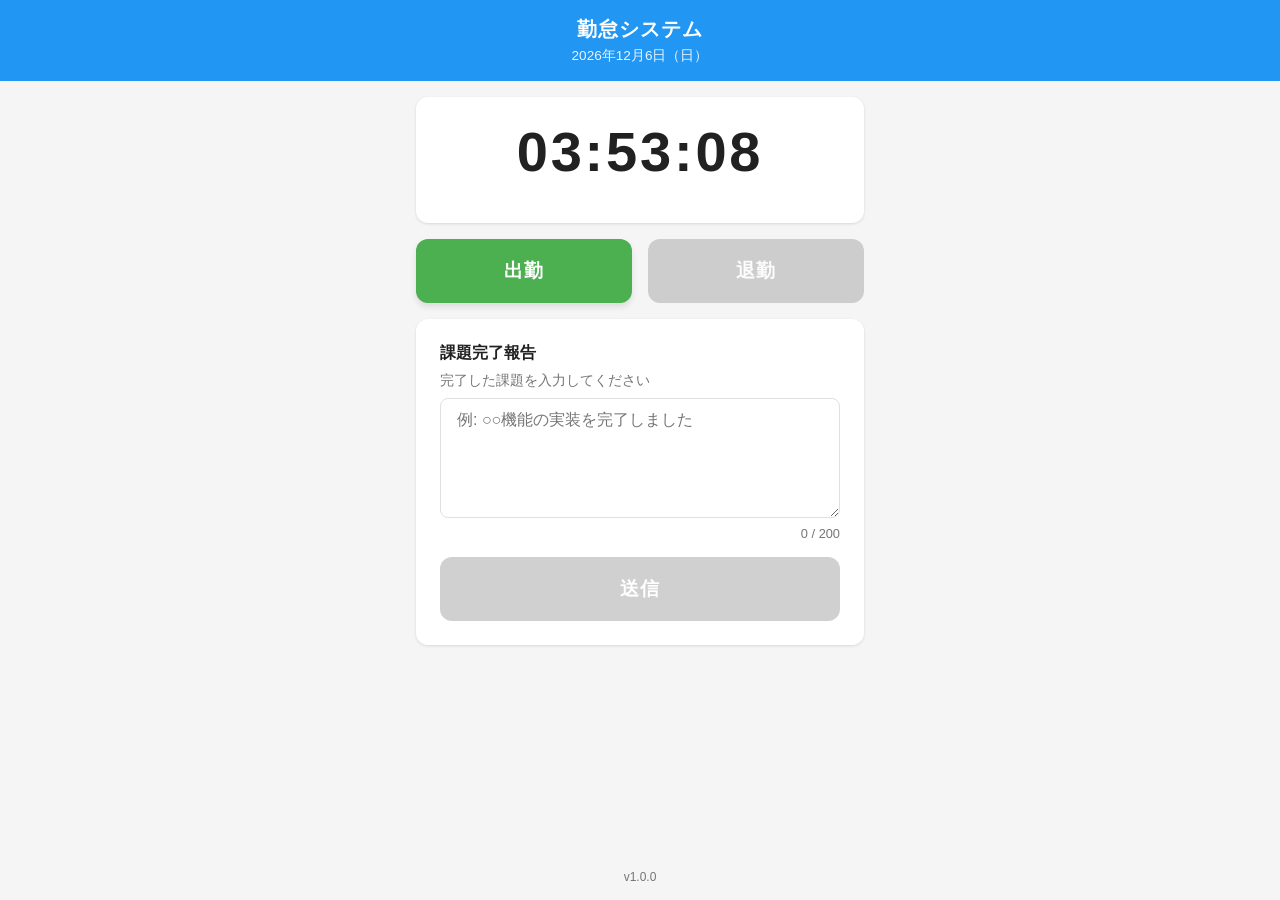
==== index.html @ 586bdf23 "fix: move frontend to root for GitHub Pages" ====
<!DOCTYPE html>
<html lang="ja">
  <head>
    <meta charset="UTF-8" />
    <!-- スマホで画面幅にフィットさせる基本設定 -->
    <meta name="viewport" content="width=device-width, initial-scale=1.0" />

    <title>勤怠システム</title>

    <!-- PWA 用のマニフェストファイルを読み込む -->
    <link rel="manifest" href="manifest.webmanifest" />

    <!-- iOS Safari でホーム画面追加したときのアイコン指定 -->
    <link rel="apple-touch-icon" href="icons/icon-192.png" />

    <!-- スタイルシート読み込み -->
    <link rel="stylesheet" href="style.css" />
  </head>

  <body>
    <!-- ========================================
         ヘッダー
         ・アプリ名と今日の日付を表示する
    ======================================== -->
    <header class="header">
      <h1 class="header__title">勤怠システム</h1>
      <!-- JS で今日の日付を動的に書き込む -->
      <p class="header__date" id="js-date"></p>
    </header>

    <!-- ========================================
         メインコンテンツ
    ======================================== -->
    <main class="main">

      <!-- ---- ステータスエリア ---- -->
      <section class="status-area" aria-label="勤務状況">

        <!-- 現在時刻: JS で 1 秒ごとに更新する -->
        <p class="status-area__clock" id="js-clock">--:--:--</p>

        <!-- 出勤・退勤・勤務時間の情報行 -->
        <div class="status-area__records">

          <!-- 出勤時刻: 出勤打刻後に表示する (初期は非表示) -->
          <div class="record-item record-item--in hidden" id="js-record-in">
            <span class="record-item__label">出勤</span>
            <span class="record-item__value" id="js-clock-in-time">--:--</span>
          </div>

          <!-- 退勤時刻: 退勤打刻後に表示する (初期は非表示) -->
          <div class="record-item record-item--out hidden" id="js-record-out">
            <span class="record-item__label">退勤</span>
            <span class="record-item__value" id="js-clock-out-time">--:--</span>
          </div>

          <!-- 勤務時間: 退勤打刻後に表示する (初期は非表示) -->
          <div class="record-item record-item--duration hidden" id="js-record-duration">
            <span class="record-item__label">勤務時間</span>
            <span class="record-item__value" id="js-work-duration">-時間-分</span>
          </div>

        </div>
      </section>

      <!-- ---- 打刻ボタンエリア ---- -->
      <section class="punch-area" aria-label="打刻操作">

        <!-- 出勤ボタン
             ・初期状態: 有効 (緑色)
             ・出勤打刻後: disabled で操作不可 (グレー) -->
        <button
          class="btn btn--in"
          id="js-btn-clock-in"
          type="button"
        >
          <!-- ローディング中に表示するスピナー (初期は非表示) -->
          <span class="btn__spinner hidden" aria-hidden="true"></span>
          <span class="btn__label">出勤</span>
        </button>

        <!-- 退勤ボタン
             ・初期状態: disabled (グレー) — 出勤前は押せない
             ・出勤後・退勤前: 有効 (赤色)
             ・退勤後: disabled (グレー) -->
        <button
          class="btn btn--out"
          id="js-btn-clock-out"
          type="button"
          disabled
        >
          <span class="btn__spinner hidden" aria-hidden="true"></span>
          <span class="btn__label">退勤</span>
        </button>

      </section>

      <!-- ---- 課題完了報告エリア ---- -->
      <section class="report-area" aria-label="課題完了報告">
        <h2 class="report-area__heading">課題完了報告</h2>

        <label class="report-area__label" for="js-task-input">
          完了した課題を入力してください
        </label>

        <!-- テキストエリア
             ・maxlength で 200 文字制限
             ・入力があるときだけ送信ボタンを有効にする -->
        <textarea
          class="report-area__textarea"
          id="js-task-input"
          maxlength="200"
          rows="4"
          placeholder="例: ○○機能の実装を完了しました"
        ></textarea>

        <!-- 残り文字数カウンター -->
        <p class="report-area__counter">
          <span id="js-char-count">0</span> / 200
        </p>

        <!-- 送信ボタン: 初期は disabled -->
        <button
          class="btn btn--report"
          id="js-btn-report"
          type="button"
          disabled
        >
          <span class="btn__spinner hidden" aria-hidden="true"></span>
          <span class="btn__label">送信</span>
        </button>

      </section>

    </main>

    <!-- ========================================
         フッター
    ======================================== -->
    <footer class="footer">
      <p class="footer__version">v1.0.0</p>
    </footer>

    <!-- ========================================
         トースト通知
         ・画面下部に重ねて表示する (position: fixed)
         ・JS でクラスを付け外しして表示/非表示を切り替える
    ======================================== -->
    <div class="toast hidden" id="js-toast" role="alert" aria-live="polite">
      <span class="toast__message" id="js-toast-message"></span>
    </div>

    <!-- JavaScript 読み込み (body の末尾に置くことで DOM が確実に存在する) -->
    <script src="app.js"></script>
  </body>
</html>
---- style.css ----
/* ============================================================
   style.css
   スマホ向け (375px 基準) のスタイル定義
   BEM 命名規則 (Block__Element--Modifier) を使用
   ============================================================ */

/* ============================================================
   1. CSS カスタムプロパティ（変数）
      色やサイズを一箇所で管理することで、後から変更しやすくする
   ============================================================ */
:root {
  /* カラーパレット */
  --color-primary:     #2196f3; /* ブルー: 汎用アクション */
  --color-in:          #4caf50; /* グリーン: 出勤ボタン */
  --color-out:         #f44336; /* レッド: 退勤ボタン */
  --color-disabled:    #bdbdbd; /* グレー: 無効ボタン */
  --color-report:      #ff9800; /* オレンジ: 課題報告ボタン */
  --color-bg:          #f5f5f5; /* 背景色 */
  --color-surface:     #ffffff; /* カードやセクションの背景 */
  --color-text:        #212121; /* メインテキスト */
  --color-text-sub:    #757575; /* サブテキスト */
  --color-border:      #e0e0e0; /* ボーダー */

  /* トーストの色 */
  --color-toast-success: #4caf50;
  --color-toast-error:   #f44336;
  --color-toast-info:    #2196f3;

  /* スペーシング */
  --space-xs:  4px;
  --space-sm:  8px;
  --space-md:  16px;
  --space-lg:  24px;
  --space-xl:  32px;

  /* ボーダーラジアス */
  --radius-sm: 8px;
  --radius-md: 12px;
  --radius-lg: 16px;

  /* シャドウ */
  --shadow-sm: 0 1px 3px rgba(0, 0, 0, 0.12);
  --shadow-md: 0 4px 6px rgba(0, 0, 0, 0.1);
}

/* ============================================================
   2. リセット & 基本設定
   ============================================================ */
*,
*::before,
*::after {
  /* box-sizing: border-box にすると padding/border が width に含まれて計算が楽になる */
  box-sizing: border-box;
  margin: 0;
  padding: 0;
}

html {
  /* フォントサイズの基準を 16px に統一 */
  font-size: 16px;
}

body {
  font-family: -apple-system, BlinkMacSystemFont, "Hiragino Sans", "Hiragino Kaku Gothic ProN",
    "Noto Sans JP", sans-serif;
  background-color: var(--color-bg);
  color: var(--color-text);
  /* スマホで最低画面幅を確保 */
  min-height: 100dvh;
  /* コンテンツが少ないときも縦方向に間延びしないよう flex で構成 */
  display: flex;
  flex-direction: column;
}

/* ============================================================
   3. ユーティリティクラス
   ============================================================ */

/* hidden クラスで要素を非表示にする。JS から toggle して使う */
.hidden {
  display: none !important;
}

/* ============================================================
   4. ヘッダー
   ============================================================ */
.header {
  background-color: var(--color-primary);
  color: #fff;
  padding: var(--space-md) var(--space-lg);
  /* 上部固定にせず通常フローに置く（コンテンツが少ないため固定不要） */
  text-align: center;
  /* iOS で上部セーフエリア（ノッチ）に食い込まないようにする */
  padding-top: calc(var(--space-md) + env(safe-area-inset-top));
}

.header__title {
  font-size: 1.25rem;
  font-weight: 700;
  letter-spacing: 0.05em;
}

.header__date {
  font-size: 0.85rem;
  margin-top: var(--space-xs);
  opacity: 0.9;
}

/* ============================================================
   5. メインコンテンツ
   ============================================================ */
.main {
  flex: 1; /* body の残りスペースを全部使う */
  display: flex;
  flex-direction: column;
  gap: var(--space-md);
  padding: var(--space-md);
  /* 最大幅を決めて中央寄せにすることで、タブレットでも崩れにくくなる */
  max-width: 480px;
  width: 100%;
  margin: 0 auto;
}

/* ============================================================
   6. ステータスエリア
   ============================================================ */
.status-area {
  background-color: var(--color-surface);
  border-radius: var(--radius-md);
  box-shadow: var(--shadow-sm);
  padding: var(--space-lg);
  text-align: center;
}

/* 現在時刻の大きな数字 */
.status-area__clock {
  font-size: 3rem;
  font-weight: 700;
  font-variant-numeric: tabular-nums; /* 数字の幅を統一してガタつかせない */
  letter-spacing: 0.05em;
  color: var(--color-text);
  line-height: 1.1;
}

/* 出勤・退勤・勤務時間の行を横並びにする */
.status-area__records {
  display: flex;
  justify-content: center;
  gap: var(--space-lg);
  margin-top: var(--space-md);
  flex-wrap: wrap; /* 画面が狭いときは折り返す */
}

/* 各レコードアイテム（ラベル + 値） */
.record-item {
  display: flex;
  flex-direction: column;
  align-items: center;
  gap: var(--space-xs);
}

.record-item__label {
  font-size: 0.75rem;
  color: var(--color-text-sub);
  font-weight: 600;
  letter-spacing: 0.04em;
}

.record-item__value {
  font-size: 1.1rem;
  font-weight: 700;
  font-variant-numeric: tabular-nums;
}

/* 色分け */
.record-item--in  .record-item__value { color: var(--color-in); }
.record-item--out .record-item__value { color: var(--color-out); }
.record-item--duration .record-item__value { color: var(--color-primary); }

/* ============================================================
   7. 打刻ボタンエリア
   ============================================================ */
.punch-area {
  display: grid;
  grid-template-columns: 1fr 1fr; /* 出勤・退勤を横並び 50:50 */
  gap: var(--space-md);
}

/* ============================================================
   8. ボタン共通スタイル
   ============================================================ */
.btn {
  display: flex;
  align-items: center;
  justify-content: center;
  gap: var(--space-sm);

  /* タップしやすい最低高さ 56px */
  min-height: 56px;
  padding: var(--space-sm) var(--space-md);

  border: none;
  border-radius: var(--radius-md);
  box-shadow: var(--shadow-md);

  font-size: 1.1rem;
  font-weight: 700;
  letter-spacing: 0.06em;
  color: #fff;
  cursor: pointer;

  /* クリック時の浮き上がりアニメーション */
  transition: transform 0.1s ease, opacity 0.2s ease, box-shadow 0.1s ease;

  /* タップ時のハイライトを消す (スマホ) */
  -webkit-tap-highlight-color: transparent;
}

/* ボタンを押したときに少し沈み込む */
.btn:active:not(:disabled) {
  transform: scale(0.97);
  box-shadow: var(--shadow-sm);
}

/* 無効状態 */
.btn:disabled {
  background-color: var(--color-disabled);
  cursor: not-allowed;
  box-shadow: none;
  opacity: 0.7;
}

/* 出勤ボタン (グリーン) */
.btn--in {
  background-color: var(--color-in);
}

/* 退勤ボタン (レッド) */
.btn--out {
  background-color: var(--color-out);
}

/* 課題報告送信ボタン (オレンジ) — 横幅いっぱい */
.btn--report {
  background-color: var(--color-report);
  width: 100%;
  margin-top: var(--space-sm);
}

/* ============================================================
   9. ローディングスピナー
      CSS アニメーションで円形のくるくる表示を実装する
   ============================================================ */
.btn__spinner {
  display: inline-block;
  width: 18px;
  height: 18px;
  border: 3px solid rgba(255, 255, 255, 0.4);
  border-top-color: #fff;
  border-radius: 50%;
  animation: spin 0.7s linear infinite;
  /* flex-shrink: 0 で親要素が小さくても潰れない */
  flex-shrink: 0;
}

@keyframes spin {
  to { transform: rotate(360deg); }
}

/* ============================================================
   10. 課題完了報告エリア
   ============================================================ */
.report-area {
  background-color: var(--color-surface);
  border-radius: var(--radius-md);
  box-shadow: var(--shadow-sm);
  padding: var(--space-lg);
  display: flex;
  flex-direction: column;
  gap: var(--space-sm);
}

.report-area__heading {
  font-size: 1rem;
  font-weight: 700;
  color: var(--color-text);
}

.report-area__label {
  font-size: 0.85rem;
  color: var(--color-text-sub);
}

.report-area__textarea {
  width: 100%;
  padding: var(--space-sm) var(--space-md);
  border: 1.5px solid var(--color-border);
  border-radius: var(--radius-sm);
  font-size: 1rem;
  font-family: inherit;
  resize: vertical; /* 縦方向のみリサイズ可能 */
  line-height: 1.6;
  color: var(--color-text);
  transition: border-color 0.2s ease;
}

/* フォーカス時にボーダーを強調する */
.report-area__textarea:focus {
  outline: none;
  border-color: var(--color-report);
  box-shadow: 0 0 0 3px rgba(255, 152, 0, 0.15);
}

/* 残り文字数カウンター */
.report-area__counter {
  font-size: 0.8rem;
  color: var(--color-text-sub);
  text-align: right;
}

/* ============================================================
   11. フッター
   ============================================================ */
.footer {
  text-align: center;
  padding: var(--space-md);
  /* iOS でホームバーに食い込まないようにする */
  padding-bottom: calc(var(--space-md) + env(safe-area-inset-bottom));
}

.footer__version {
  font-size: 0.75rem;
  color: var(--color-text-sub);
}

/* ============================================================
   12. トースト通知
      画面下部に固定表示し、3 秒後に JS で hidden クラスを付ける
   ============================================================ */
.toast {
  position: fixed;
  bottom: calc(var(--space-lg) + env(safe-area-inset-bottom));
  left: 50%;
  transform: translateX(-50%);

  /* テキスト量に応じて幅を決める。最大は画面幅 - 余白 */
  min-width: 200px;
  max-width: calc(100vw - var(--space-xl) * 2);

  padding: var(--space-sm) var(--space-lg);
  border-radius: var(--radius-lg);
  box-shadow: var(--shadow-md);

  color: #fff;
  font-size: 0.9rem;
  font-weight: 600;
  text-align: center;

  /* 表示/非表示のフェードアニメーション */
  opacity: 1;
  transition: opacity 0.3s ease;

  /* 他の要素より手前に表示 */
  z-index: 9999;

  /* デフォルトはサクセス色 (JS でクラスを付け替える) */
  background-color: var(--color-toast-success);
}

/* モディファイア: エラー */
.toast--error {
  background-color: var(--color-toast-error);
}

/* モディファイア: 情報 */
.toast--info {
  background-color: var(--color-toast-info);
}

/* hidden のときはフェードアウト状態にする */
.toast.hidden {
  display: block !important; /* hidden を上書き */
  opacity: 0;
  pointer-events: none; /* フェードアウト中はクリックを無効化 */
}

/* ============================================================
   13. レスポンシブ対応
      480px 以上の画面（タブレット等）では少し余裕を持たせる
   ============================================================ */
@media (min-width: 480px) {
  .status-area__clock {
    font-size: 3.5rem;
  }

  .btn {
    min-height: 64px;
    font-size: 1.2rem;
  }
}
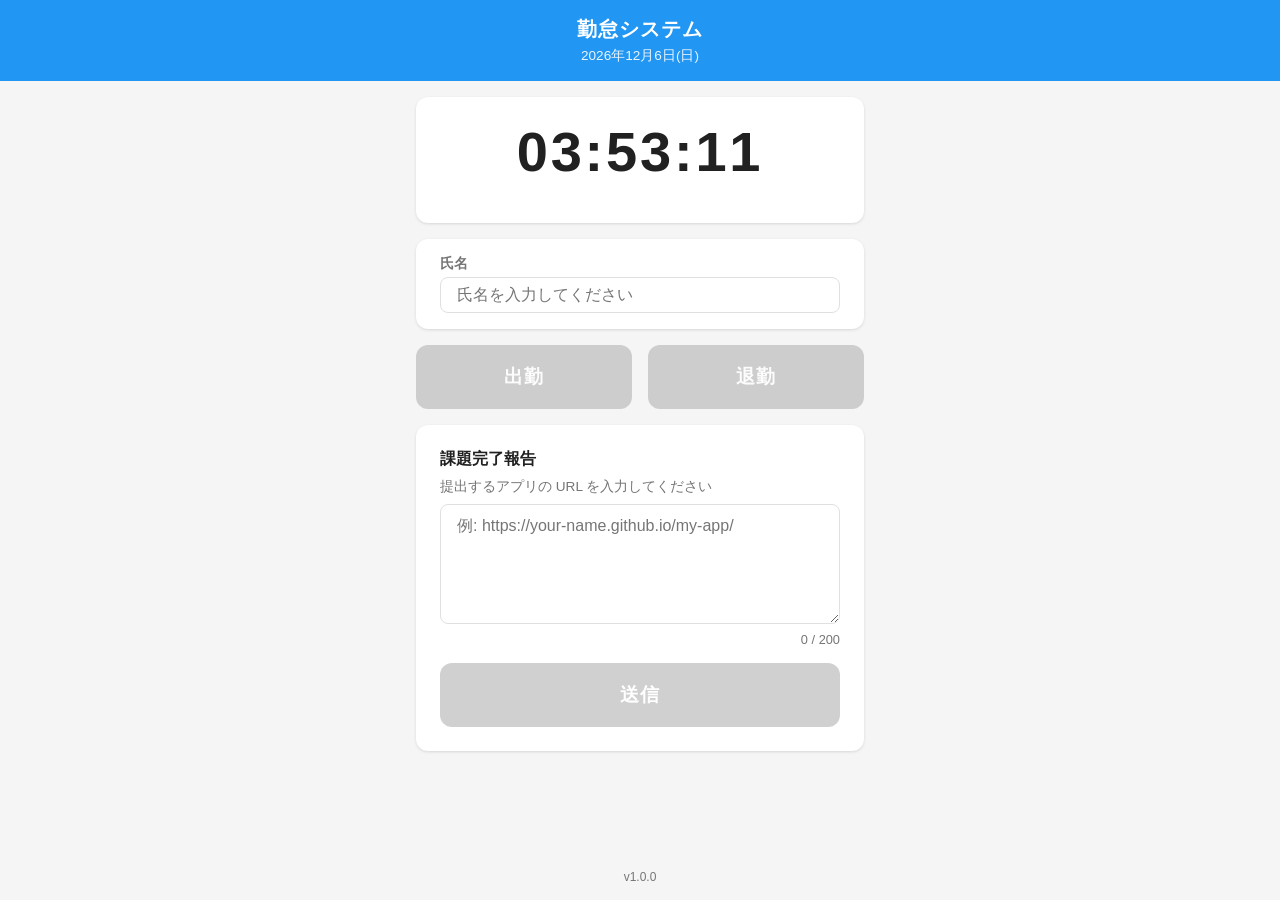
==== commit 5a434251: "feat: 氏名入力欄の追加・日付表示の修正" ====
--- a/index.html
+++ b/index.html
@@ -63,16 +63,33 @@
         </div>
       </section>
 
+      <!-- ---- 氏名入力エリア（新規追加） ----
+           時計の下・出勤ボタンの上に配置する。
+           氏名が入力されていないと出勤・退勤・送信ボタンを押せない。 -->
+      <section class="name-area" aria-label="氏名入力">
+        <label class="name-area__label" for="js-name-input">氏名</label>
+        <input
+          type="text"
+          class="name-area__input"
+          id="js-name-input"
+          maxlength="50"
+          placeholder="氏名を入力してください"
+          autocomplete="name"
+        />
+      </section>
+
       <!-- ---- 打刻ボタンエリア ---- -->
       <section class="punch-area" aria-label="打刻操作">
 
         <!-- 出勤ボタン
-             ・初期状態: 有効 (緑色)
-             ・出勤打刻後: disabled で操作不可 (グレー) -->
+             ・氏名未入力: 無効 (グレー)
+             ・氏名入力済み・未打刻: 有効 (緑色)
+             ・出勤打刻後: 無効 (グレー) -->
         <button
           class="btn btn--in"
           id="js-btn-clock-in"
           type="button"
+          disabled
         >
           <!-- ローディング中に表示するスピナー (初期は非表示) -->
           <span class="btn__spinner hidden" aria-hidden="true"></span>
@@ -80,9 +97,8 @@
         </button>
 
         <!-- 退勤ボタン
-             ・初期状態: disabled (グレー) — 出勤前は押せない
-             ・出勤後・退勤前: 有効 (赤色)
-             ・退勤後: disabled (グレー) -->
+             ・氏名未入力 / 出勤前 / 退勤後: 無効 (グレー)
+             ・出勤後・退勤前: 有効 (赤色) -->
         <button
           class="btn btn--out"
           id="js-btn-clock-out"
@@ -100,7 +116,7 @@
         <h2 class="report-area__heading">課題完了報告</h2>
 
         <label class="report-area__label" for="js-task-input">
-          完了した課題を入力してください
+          提出するアプリの URL を入力してください
         </label>
 
         <!-- テキストエリア
@@ -111,7 +127,7 @@
           id="js-task-input"
           maxlength="200"
           rows="4"
-          placeholder="例: ○○機能の実装を完了しました"
+          placeholder="例: https://your-name.github.io/my-app/"
         ></textarea>
 
         <!-- 残り文字数カウンター -->
--- a/style.css
+++ b/style.css
@@ -178,7 +178,47 @@
 .record-item--duration .record-item__value { color: var(--color-primary); }
 
 /* ============================================================
-   7. 打刻ボタンエリア
+   7. 氏名入力エリア
+      時計の下・打刻ボタンの上に配置する白いカード
+   ============================================================ */
+.name-area {
+  background-color: var(--color-surface);
+  border-radius: var(--radius-md);
+  box-shadow: var(--shadow-sm);
+  padding: var(--space-md) var(--space-lg);
+  display: flex;
+  flex-direction: column;
+  gap: var(--space-xs);
+}
+
+.name-area__label {
+  font-size: 0.85rem;
+  font-weight: 600;
+  color: var(--color-text-sub);
+}
+
+.name-area__input {
+  width: 100%;
+  padding: var(--space-sm) var(--space-md);
+  border: 1.5px solid var(--color-border);
+  border-radius: var(--radius-sm);
+  font-size: 1rem;
+  font-family: inherit;
+  color: var(--color-text);
+  background-color: var(--color-surface);
+  /* フォーカス時のブラウザデフォルト outline を消して独自スタイルに統一 */
+  outline: none;
+  transition: border-color 0.2s ease, box-shadow 0.2s ease;
+}
+
+/* フォーカス時: プライマリカラーのボーダーとグロー */
+.name-area__input:focus {
+  border-color: var(--color-primary);
+  box-shadow: 0 0 0 3px rgba(33, 150, 243, 0.15);
+}
+
+/* ============================================================
+   8. 打刻ボタンエリア
    ============================================================ */
 .punch-area {
   display: grid;
@@ -187,7 +227,7 @@
 }
 
 /* ============================================================
-   8. ボタン共通スタイル
+   9. ボタン共通スタイル
    ============================================================ */
 .btn {
   display: flex;
@@ -248,7 +288,7 @@
 }
 
 /* ============================================================
-   9. ローディングスピナー
+   10. ローディングスピナー
       CSS アニメーションで円形のくるくる表示を実装する
    ============================================================ */
 .btn__spinner {
@@ -268,7 +308,7 @@
 }
 
 /* ============================================================
-   10. 課題完了報告エリア
+   11. 課題完了報告エリア
    ============================================================ */
 .report-area {
   background-color: var(--color-surface);
@@ -319,7 +359,7 @@
 }
 
 /* ============================================================
-   11. フッター
+   12. フッター
    ============================================================ */
 .footer {
   text-align: center;
@@ -334,7 +374,7 @@
 }
 
 /* ============================================================
-   12. トースト通知
+   13. トースト通知
       画面下部に固定表示し、3 秒後に JS で hidden クラスを付ける
    ============================================================ */
 .toast {
@@ -385,7 +425,7 @@
 }
 
 /* ============================================================
-   13. レスポンシブ対応
+   14. レスポンシブ対応
       480px 以上の画面（タブレット等）では少し余裕を持たせる
    ============================================================ */
 @media (min-width: 480px) {
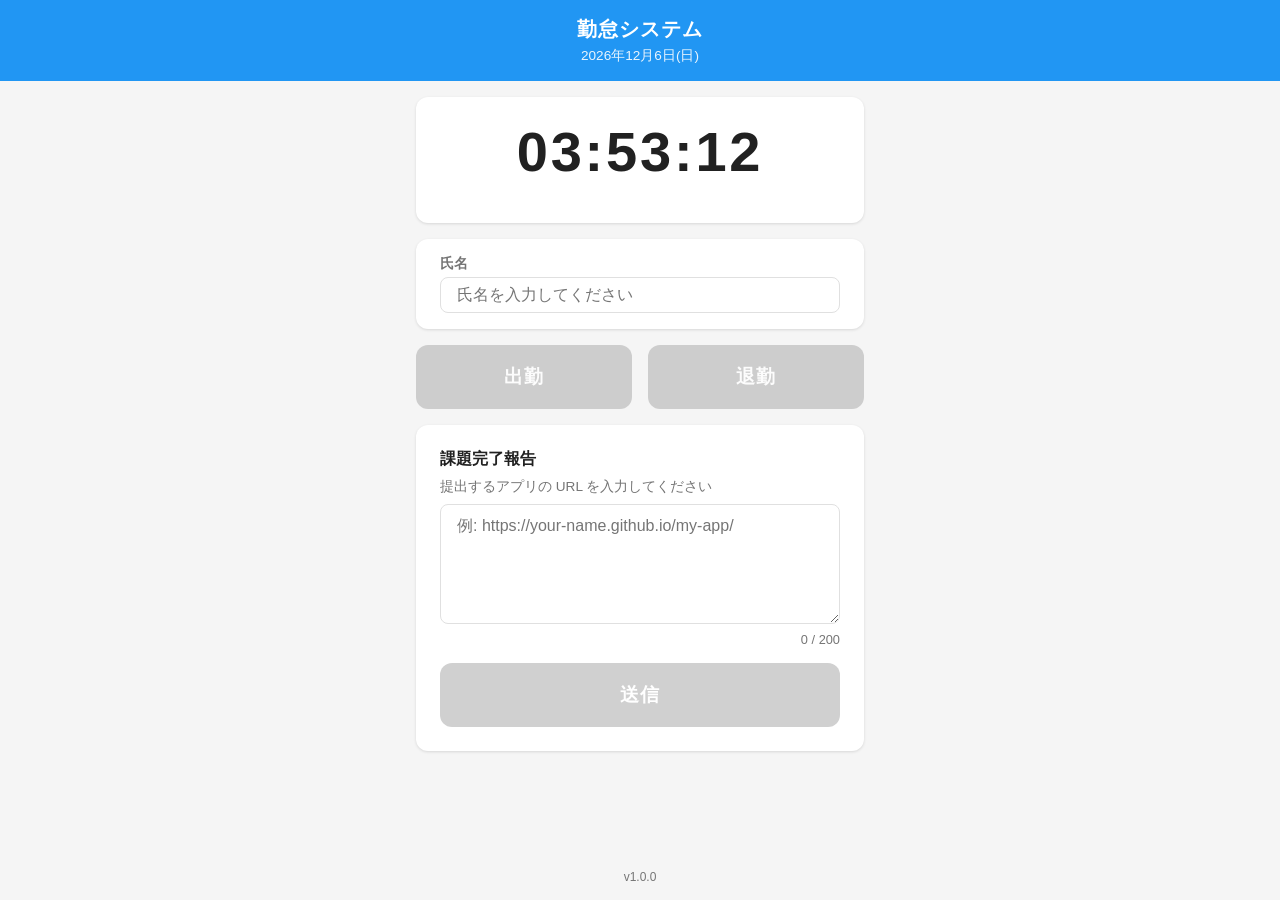
==== commit 28b10df7: "feat: PWA実装・氏名マスタ照合削除・出勤時刻表示削除" ====
--- a/index.html
+++ b/index.html
@@ -12,6 +12,9 @@
 
     <!-- iOS Safari でホーム画面追加したときのアイコン指定 -->
     <link rel="apple-touch-icon" href="icons/icon-192.png" />
+
+    <!-- PWA: ブラウザのテーマカラー（アドレスバーや通知バーの色） -->
+    <meta name="theme-color" content="#2196f3" />
 
     <!-- スタイルシート読み込み -->
     <link rel="stylesheet" href="style.css" />
@@ -41,12 +44,6 @@
 
         <!-- 出勤・退勤・勤務時間の情報行 -->
         <div class="status-area__records">
-
-          <!-- 出勤時刻: 出勤打刻後に表示する (初期は非表示) -->
-          <div class="record-item record-item--in hidden" id="js-record-in">
-            <span class="record-item__label">出勤</span>
-            <span class="record-item__value" id="js-clock-in-time">--:--</span>
-          </div>
 
           <!-- 退勤時刻: 退勤打刻後に表示する (初期は非表示) -->
           <div class="record-item record-item--out hidden" id="js-record-out">
--- a/style.css
+++ b/style.css
@@ -173,8 +173,7 @@
 }
 
 /* 色分け */
-.record-item--in  .record-item__value { color: var(--color-in); }
-.record-item--out .record-item__value { color: var(--color-out); }
+.record-item--out      .record-item__value { color: var(--color-out); }
 .record-item--duration .record-item__value { color: var(--color-primary); }
 
 /* ============================================================
